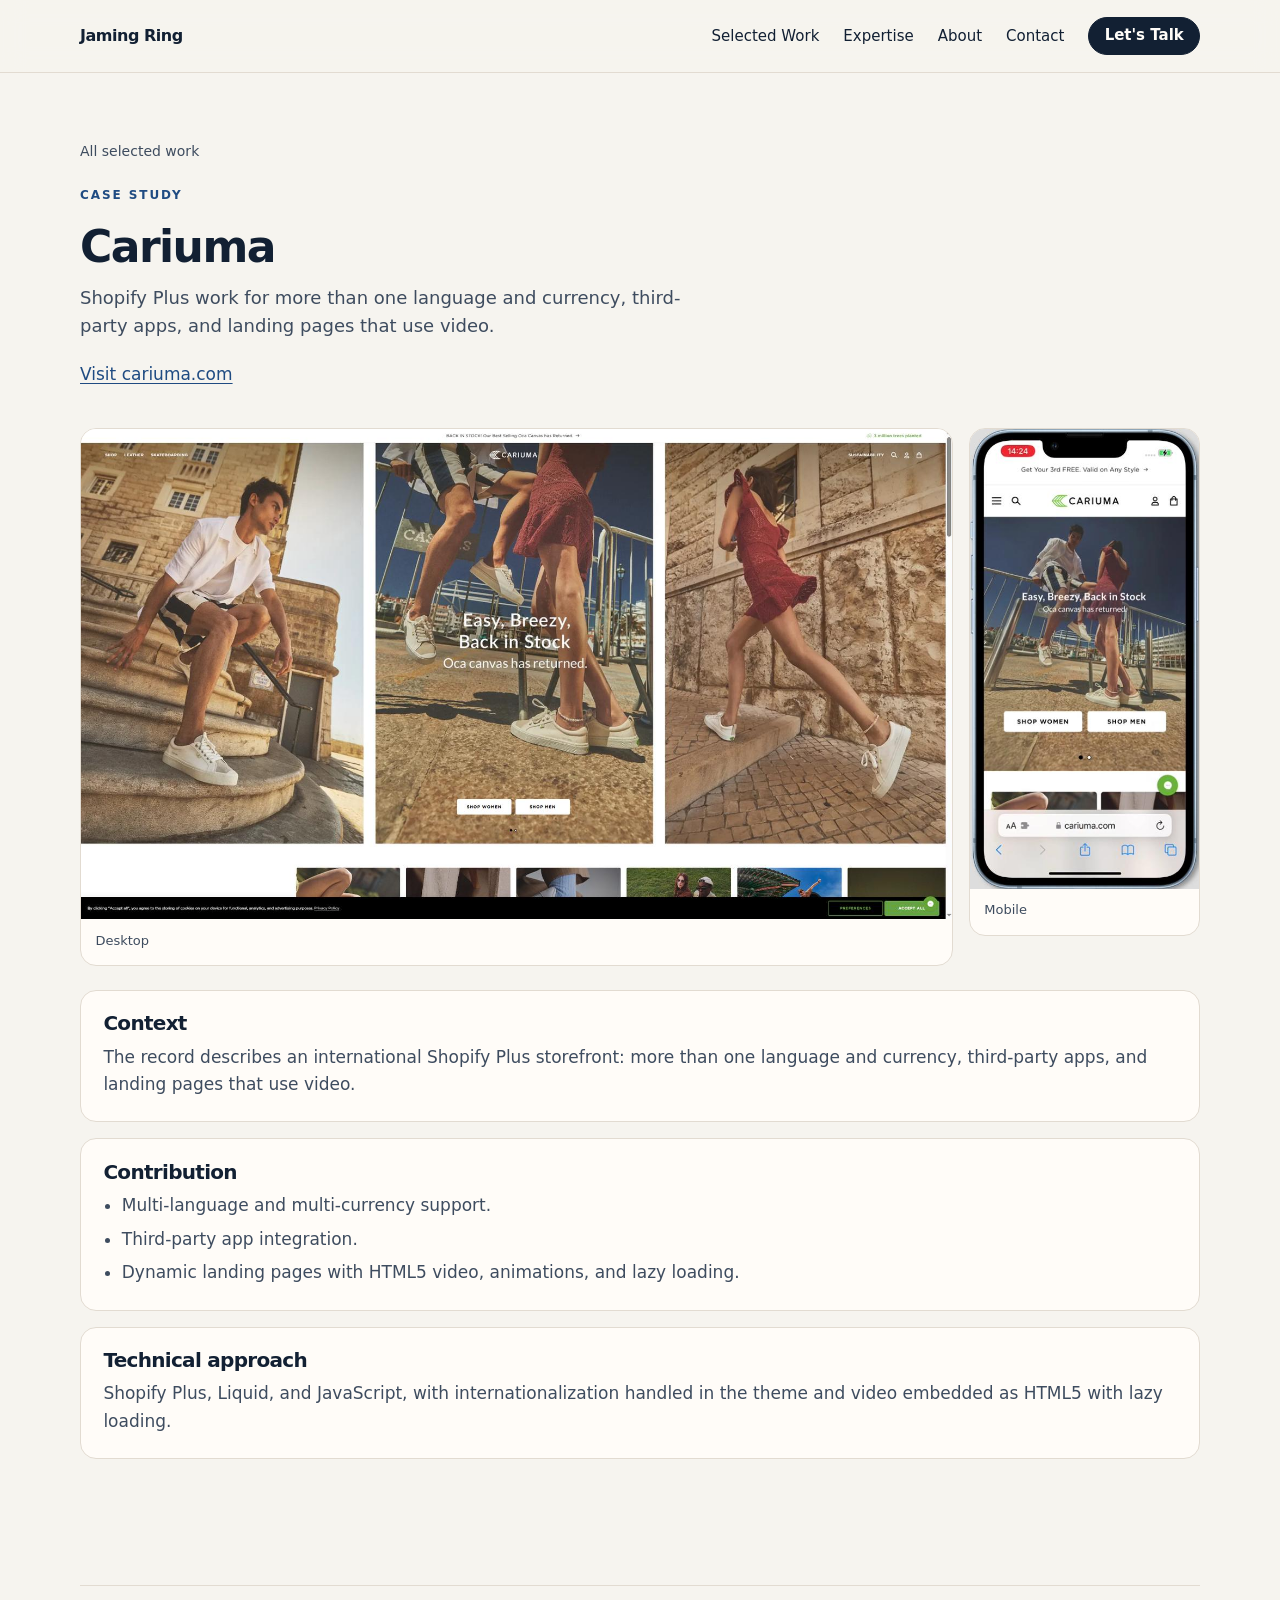
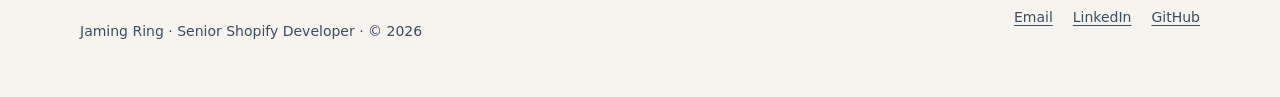
==== work/cariuma.html @ f92b88ca "Updated project style" ====
<!DOCTYPE html>
<html lang="en">
<head>
  <meta charset="utf-8">
  <meta name="viewport" content="width=device-width, initial-scale=1">
  <title>Cariuma | Jaming Ring</title>
  <meta name="description" content="Case study notes for Cariuma: Shopify Plus, multi-language and multi-currency support, app integrations, and video landing pages.">
  <link rel="canonical" href="https://prof-coder.github.io/work/cariuma.html">
  <meta name="theme-color" content="#f6f4ef">
  <meta property="og:type" content="article">
  <meta property="og:title" content="Cariuma | Jaming Ring">
  <meta property="og:description" content="Shopify Plus internationalization, app integrations, and dynamic landing pages for Cariuma.">
  <meta property="og:url" content="https://prof-coder.github.io/work/cariuma.html">
  <meta property="og:image" content="https://prof-coder.github.io/assets/opt/cariuma-desktop.jpg">
  <meta name="twitter:card" content="summary_large_image">
  <link rel="icon" href="/favicon.svg" type="image/svg+xml">
  <link rel="stylesheet" href="/css/styles.css">
</head>
<body>
  <a class="skip" href="#main">Skip to content</a>
  <header class="site-header">
    <div class="wrap site-header__bar">
      <a class="wordmark" href="/">Jaming Ring</a>
      <button class="nav-toggle" type="button" aria-expanded="false" aria-controls="site-nav">
        <span class="nav-toggle__open">Menu</span>
        <span class="nav-toggle__close">Close</span>
      </button>
      <nav id="site-nav" class="site-nav" aria-label="Primary">
        <a href="/#work">Selected Work</a>
        <a href="/#expertise">Expertise</a>
        <a href="/#about">About</a>
        <a href="/#contact">Contact</a>
        <a class="button button--small" href="/#contact">Let's Talk</a>
      </nav>
    </div>
  </header>

  <main id="main" class="case wrap">
    <a class="case__back" href="/#work">All selected work</a>
    <p class="eyebrow">Case study</p>
    <h1>Cariuma</h1>
    <p class="case__intro">Shopify Plus work for more than one language and currency, third-party apps, and landing pages that use video.</p>
    <p class="case__visit"><a href="https://cariuma.com" target="_blank" rel="noopener noreferrer">Visit cariuma.com</a></p>

    <div class="shot-grid">
      <figure class="shot">
        <img src="/assets/opt/cariuma-desktop.jpg" width="1600" height="900" alt="Desktop screenshot of the Cariuma storefront">
        <figcaption>Desktop</figcaption>
      </figure>
      <figure class="shot">
        <img src="/assets/opt/cariuma-mobile.jpg" width="426" height="855" alt="Mobile screenshot of the Cariuma storefront">
        <figcaption>Mobile</figcaption>
      </figure>
    </div>

    <div class="case__sections">
      <section class="panel">
        <h2>Context</h2>
        <p>The record describes an international Shopify Plus storefront: more than one language and currency, third-party apps, and landing pages that use video.</p>
      </section>
      <section class="panel">
        <h2>Contribution</h2>
        <ul>
          <li>Multi-language and multi-currency support.</li>
          <li>Third-party app integration.</li>
          <li>Dynamic landing pages with HTML5 video, animations, and lazy loading.</li>
        </ul>
      </section>
      <section class="panel">
        <h2>Technical approach</h2>
        <p>Shopify Plus, Liquid, and JavaScript, with internationalization handled in the theme and video embedded as HTML5 with lazy loading.</p>
      </section>
    </div>
  </main>

  <footer class="site-footer">
    <div class="wrap site-footer__bar">
      <p>Jaming Ring · Senior Shopify Developer · © <span id="year">2026</span></p>
      <nav aria-label="Social">
        <a href="mailto:profcoder810@gmail.com">Email</a>
        <a href="https://www.linkedin.com/in/jaming-r-033913406/" rel="me noopener noreferrer" target="_blank">LinkedIn</a>
        <a href="https://github.com/prof-coder" rel="me noopener noreferrer" target="_blank">GitHub</a>
      </nav>
    </div>
  </footer>
  <script src="/js/site.js"></script>
</body>
</html>
---- css/styles.css ----
:root {
  --bg: #f6f4ef;
  --surface: #fffcf8;
  --ink: #122033;
  --muted: #3e4c5f;
  --line: #e2dbd1;
  --accent: #1f4b82;
  --accent-dark: #163864;
  --navy: #122033;
  --font: "Segoe UI", system-ui, -apple-system, "Helvetica Neue", Arial, sans-serif;
  --wrap: 1120px;
  --header: 4.5rem;
  --space: clamp(4.5rem, 8vw, 6.5rem);
}

*,
*::before,
*::after {
  box-sizing: border-box;
}

html {
  scroll-behavior: smooth;
  scroll-padding-top: 5.25rem;
}

body {
  margin: 0;
  background: var(--bg);
  color: var(--ink);
  font-family: var(--font);
  font-size: 1.0625rem;
  line-height: 1.6;
}

img {
  max-width: 100%;
  height: auto;
  display: block;
}

a {
  color: var(--accent);
  text-decoration-thickness: 1px;
  text-underline-offset: 0.18em;
}

a:hover {
  color: var(--accent-dark);
}

:focus-visible {
  outline: 2px solid var(--accent);
  outline-offset: 3px;
}

.skip {
  position: absolute;
  left: 1rem;
  top: -4rem;
  z-index: 40;
  padding: 0.6rem 0.9rem;
  background: var(--surface);
  color: var(--ink);
  border: 1px solid var(--line);
}

.skip:focus {
  top: 0.75rem;
}

.wrap {
  width: min(var(--wrap), calc(100% - 2.5rem));
  margin-inline: auto;
}

.site-header {
  position: sticky;
  top: 0;
  z-index: 20;
  background: rgba(246, 244, 239, 0.94);
  border-bottom: 1px solid var(--line);
  backdrop-filter: blur(12px);
}

.site-header__bar {
  display: flex;
  align-items: center;
  justify-content: space-between;
  gap: 1rem;
  min-height: var(--header);
}

.wordmark {
  color: var(--ink);
  font-size: 1rem;
  font-weight: 650;
  letter-spacing: -0.03em;
  text-decoration: none;
}

.wordmark:hover {
  color: var(--ink);
}

.nav-toggle {
  display: none;
  padding: 0.45rem 0.7rem;
  border: 1px solid var(--line);
  border-radius: 999px;
  background: var(--surface);
  color: var(--ink);
  font: inherit;
  font-size: 0.875rem;
  cursor: pointer;
}

.nav-toggle__close {
  display: none;
}

.nav-toggle[aria-expanded="true"] .nav-toggle__open {
  display: none;
}

.nav-toggle[aria-expanded="true"] .nav-toggle__close {
  display: inline;
}

.site-nav {
  display: flex;
  align-items: center;
  gap: 1.5rem;
}

.site-nav a {
  color: var(--ink);
  font-size: 0.9375rem;
  text-decoration: none;
}

.site-nav a:hover {
  color: var(--accent);
}

.site-nav .button {
  color: var(--surface);
}

.site-nav .button:hover {
  color: var(--surface);
}

.button {
  display: inline-flex;
  align-items: center;
  justify-content: center;
  min-height: 2.75rem;
  padding: 0.65rem 1.15rem;
  border: 1px solid var(--navy);
  border-radius: 999px;
  background: var(--navy);
  color: var(--surface);
  font-size: 0.9375rem;
  font-weight: 600;
  line-height: 1;
  text-decoration: none;
}

.button:hover {
  background: var(--accent-dark);
  border-color: var(--accent-dark);
  color: var(--surface);
}

.button--ghost {
  background: transparent;
  color: var(--ink);
}

.button--ghost:hover {
  background: var(--navy);
  color: var(--surface);
}

.button--small {
  min-height: 2.4rem;
  padding: 0.5rem 0.95rem;
  font-size: 0.875rem;
}

.hero {
  display: grid;
  grid-template-columns: minmax(0, 1.15fr) minmax(16rem, 0.85fr);
  gap: clamp(2rem, 5vw, 4.5rem);
  align-items: center;
  padding-block: clamp(3.5rem, 8vw, 6rem) var(--space);
}

.eyebrow {
  margin: 0 0 1rem;
  color: var(--accent);
  font-size: 0.75rem;
  font-weight: 700;
  letter-spacing: 0.16em;
  text-transform: uppercase;
}

h1,
h2,
h3 {
  font-weight: 620;
  letter-spacing: -0.035em;
  line-height: 1.12;
}

h1 {
  margin: 0;
  font-size: clamp(2.45rem, 5.2vw, 4.35rem);
}

.lede {
  max-width: 38rem;
  margin: 1.25rem 0 0;
  color: var(--muted);
  font-size: 1.125rem;
}

.hero__actions {
  display: flex;
  flex-wrap: wrap;
  gap: 0.75rem;
  margin-top: 2rem;
}

.stage {
  background: var(--surface);
  border: 1px solid var(--line);
  border-radius: 16px;
  overflow: hidden;
}

.stage__chrome {
  display: flex;
  align-items: center;
  gap: 0.4rem;
  padding: 0.75rem 0.9rem;
  border-bottom: 1px solid var(--line);
  color: var(--muted);
  font-size: 0.75rem;
  letter-spacing: 0.04em;
}

.stage__chrome i {
  width: 0.45rem;
  height: 0.45rem;
  border-radius: 50%;
  background: #d7d0c6;
}

.stage__chrome span {
  margin-left: 0.35rem;
}

.stage__canvas {
  display: grid;
  gap: 0.7rem;
  padding: 0.9rem;
}

.stage__hero,
.stage__row span {
  border-radius: 10px;
}

.stage__hero {
  display: flex;
  align-items: flex-end;
  min-height: 9.5rem;
  padding: 1rem;
  background: var(--navy);
  color: #d5e2f2;
  font-size: 0.75rem;
  font-weight: 650;
  letter-spacing: 0.14em;
  text-transform: uppercase;
}

.stage__row {
  display: grid;
  grid-template-columns: repeat(3, minmax(0, 1fr));
  gap: 0.7rem;
}

.stage__row span {
  display: flex;
  align-items: flex-end;
  aspect-ratio: 1;
  padding: 0.7rem;
  background: #efeae3;
  color: var(--muted);
  font-size: 0.75rem;
}

.stage__row span:first-child {
  border-bottom: 2px solid var(--accent);
}

.section {
  padding-bottom: var(--space);
}

.section__head {
  max-width: 40rem;
  margin-bottom: 2.25rem;
}

.section__head h2,
.case h1 {
  margin: 0;
  font-size: clamp(2rem, 4vw, 2.75rem);
}

.section__head p,
.case__intro {
  margin: 0.8rem 0 0;
  color: var(--muted);
}

.project-grid {
  display: grid;
  grid-template-columns: repeat(2, minmax(0, 1fr));
  gap: 1.5rem;
}

.project {
  display: flex;
  flex-direction: column;
  min-width: 0;
  background: var(--surface);
  border: 1px solid var(--line);
  border-radius: 16px;
  overflow: hidden;
}

.project__media {
  position: relative;
  display: block;
  background: #ebe6de;
}

.project__desktop {
  width: 100%;
  aspect-ratio: 16 / 9;
  object-fit: cover;
}

.project__phone {
  display: none;
}

.project__body {
  display: flex;
  flex-direction: column;
  gap: 0.65rem;
  flex: 1;
  padding: 1.25rem 1.3rem 1.4rem;
}

.project__body h3 {
  margin: 0;
  font-size: 1.35rem;
}

.project__body h3 a {
  color: var(--ink);
  text-decoration: none;
}

.project__body h3 a:hover {
  color: var(--accent);
}

.project__body p {
  margin: 0;
}

.project__summary {
  color: var(--muted);
}

.project__meta {
  color: var(--ink);
  font-size: 0.875rem;
}

.project__links {
  display: flex;
  flex-wrap: wrap;
  gap: 0.75rem 1.25rem;
  margin-top: auto;
  padding-top: 0.4rem;
  font-size: 0.9375rem;
}

.expertise-grid,
.about-grid {
  display: grid;
  grid-template-columns: repeat(2, minmax(0, 1fr));
  gap: 1rem;
}

.panel {
  min-width: 0;
  padding: 1.35rem 1.4rem 1.45rem;
  background: var(--surface);
  border: 1px solid var(--line);
  border-radius: 16px;
}

.panel h3 {
  margin: 0 0 0.45rem;
  font-size: 1.15rem;
}

.panel p,
.panel li {
  margin: 0;
  color: var(--muted);
}

.panel p + p,
.panel .facts {
  margin-top: 0.85rem;
}

.about-grid .panel--wide {
  grid-column: 1 / -1;
}

.facts {
  margin: 0.85rem 0 0;
  padding: 0;
  list-style: none;
}

.facts li + li {
  margin-top: 0.35rem;
}

.contact {
  padding: clamp(2.5rem, 6vw, 4rem);
  background: var(--navy);
  border-radius: 18px;
  color: #f6f4ef;
}

.contact h2 {
  margin: 0;
  max-width: 16ch;
  font-size: clamp(2rem, 4vw, 3rem);
}

.contact p {
  max-width: 36rem;
  margin: 1rem 0 0;
  color: #d5deea;
}

.contact__actions {
  display: flex;
  flex-wrap: wrap;
  gap: 0.75rem 1.25rem;
  align-items: center;
  margin-top: 1.75rem;
}

.contact .button {
  background: #f6f4ef;
  border-color: #f6f4ef;
  color: var(--navy);
}

.contact .button:hover {
  background: #d9e4f2;
  border-color: #d9e4f2;
  color: var(--navy);
}

.contact__actions a:not(.button) {
  color: #f6f4ef;
}

.site-footer {
  padding-block: 1.5rem 2.5rem;
  color: var(--muted);
  font-size: 0.875rem;
}

.site-footer__bar {
  display: flex;
  flex-wrap: wrap;
  justify-content: space-between;
  gap: 0.75rem 1.5rem;
  padding-top: 1.25rem;
  border-top: 1px solid var(--line);
}

.site-footer a {
  color: var(--muted);
}

.site-footer nav {
  display: flex;
  flex-wrap: wrap;
  gap: 0.75rem 1.25rem;
}

.case {
  padding-block: clamp(2.5rem, 6vw, 4rem) var(--space);
}

.case__back {
  display: inline-block;
  margin-bottom: 1.5rem;
  color: var(--muted);
  font-size: 0.875rem;
  text-decoration: none;
}

.case__back:hover {
  color: var(--accent);
}

.case__intro {
  max-width: 40rem;
  font-size: 1.125rem;
}

.case__visit {
  margin: 1.25rem 0 0;
}

.shot-grid {
  display: grid;
  grid-template-columns: minmax(0, 1.7fr) minmax(9rem, 0.45fr);
  gap: 1rem;
  align-items: start;
  margin-top: 2.5rem;
}

.shot {
  margin: 0;
  min-width: 0;
  background: var(--surface);
  border: 1px solid var(--line);
  border-radius: 16px;
  overflow: hidden;
}

.shot img {
  width: 100%;
}

.shot figcaption {
  padding: 0.7rem 0.9rem 0.85rem;
  color: var(--muted);
  font-size: 0.8125rem;
}

.case__sections {
  display: grid;
  gap: 1rem;
  margin-top: 1.5rem;
}

.case__sections h2 {
  margin: 0 0 0.55rem;
  font-size: 1.25rem;
}

.case__sections ul {
  margin: 0;
  padding-left: 1.15rem;
  color: var(--muted);
}

.case__sections li + li {
  margin-top: 0.4rem;
}

@media (min-width: 761px) {
  .project__phone {
    display: block;
    position: absolute;
    right: 0.8rem;
    bottom: 0.8rem;
    width: 22%;
    border: 2px solid #fffcf8;
    border-radius: 8px;
  }
}

@media (max-width: 900px) {
  .hero,
  .project-grid,
  .expertise-grid,
  .about-grid,
  .shot-grid {
    grid-template-columns: 1fr;
  }

  .shot-grid .shot:last-child {
    max-width: 16rem;
  }
}

@media (max-width: 760px) {
  .nav-toggle {
    display: inline-flex;
  }

  .site-header {
    position: sticky;
  }

  .site-nav {
    display: none;
    position: absolute;
    left: 0;
    right: 0;
    top: 100%;
    flex-direction: column;
    align-items: flex-start;
    gap: 0.35rem;
    padding: 0.4rem 1.25rem 1.25rem;
    background: var(--bg);
    border-bottom: 1px solid var(--line);
  }

  .site-nav.is-open {
    display: flex;
  }

  .site-nav a {
    padding: 0.55rem 0;
  }

  .site-nav .button {
    width: max-content;
    margin-top: 0.4rem;
    padding: 0.7rem 1.15rem;
    white-space: nowrap;
  }

  body.nav-open {
    overflow: hidden;
  }
}

@media (prefers-reduced-motion: reduce) {
  html {
    scroll-behavior: auto;
  }

  .button,
  .project__desktop,
  .site-nav a,
  .wordmark {
    transition: none;
  }
}

@media (prefers-reduced-motion: no-preference) {
  .stage {
    animation: rise 0.7s ease both;
  }

  .button,
  .site-nav a,
  .wordmark,
  .project__desktop {
    transition: background-color 0.2s ease, color 0.2s ease, border-color 0.2s ease, transform 0.45s ease;
  }

  .project:hover .project__desktop {
    transform: scale(1.025);
  }
}

@keyframes rise {
  from {
    opacity: 0;
    transform: translateY(8px);
  }

  to {
    opacity: 1;
    transform: none;
  }
}
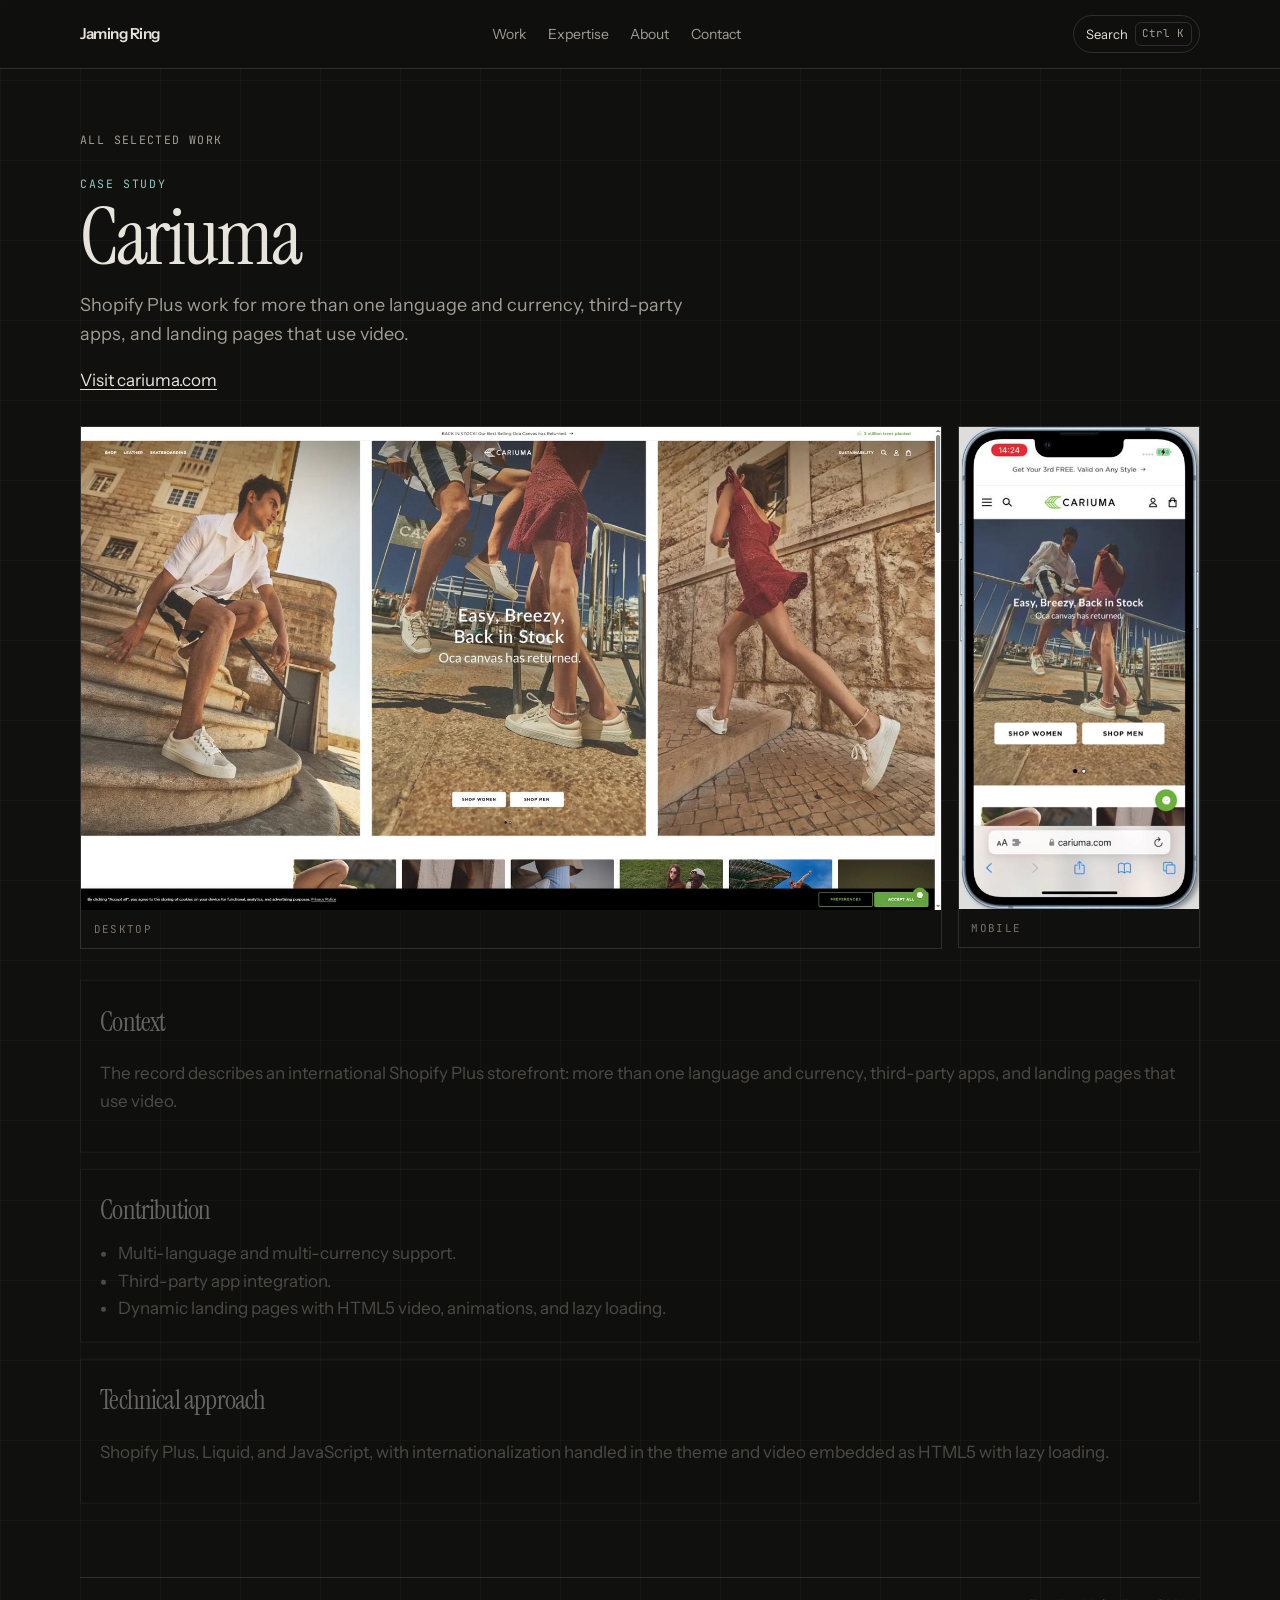
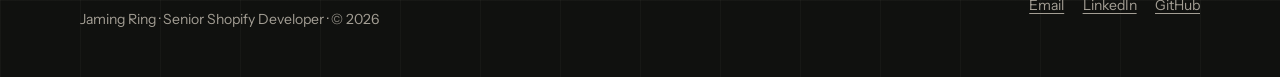
==== commit 13ef9487: "Adjusted: Style" ====
--- a/work/cariuma.html
+++ b/work/cariuma.html
@@ -3,10 +3,15 @@
 <head>
   <meta charset="utf-8">
   <meta name="viewport" content="width=device-width, initial-scale=1">
+  <script>
+    if (window.matchMedia("(prefers-reduced-motion: no-preference)").matches) {
+      document.documentElement.classList.add("is-motion");
+    }
+  </script>
   <title>Cariuma | Jaming Ring</title>
   <meta name="description" content="Case study notes for Cariuma: Shopify Plus, multi-language and multi-currency support, app integrations, and video landing pages.">
   <link rel="canonical" href="https://prof-coder.github.io/work/cariuma.html">
-  <meta name="theme-color" content="#f6f4ef">
+  <meta name="theme-color" content="#10110f">
   <meta property="og:type" content="article">
   <meta property="og:title" content="Cariuma | Jaming Ring">
   <meta property="og:description" content="Shopify Plus internationalization, app integrations, and dynamic landing pages for Cariuma.">
@@ -14,6 +19,9 @@
   <meta property="og:image" content="https://prof-coder.github.io/assets/opt/cariuma-desktop.jpg">
   <meta name="twitter:card" content="summary_large_image">
   <link rel="icon" href="/favicon.svg" type="image/svg+xml">
+  <link rel="preconnect" href="https://fonts.googleapis.com">
+  <link rel="preconnect" href="https://fonts.gstatic.com" crossorigin>
+  <link href="https://fonts.googleapis.com/css2?family=Instrument+Sans:ital,wght@0,400;0,500;0,600&family=Instrument+Serif:ital@0;1&family=JetBrains+Mono:wght@400;500&display=swap" rel="stylesheet">
   <link rel="stylesheet" href="/css/styles.css">
 </head>
 <body>
@@ -26,12 +34,15 @@
         <span class="nav-toggle__close">Close</span>
       </button>
       <nav id="site-nav" class="site-nav" aria-label="Primary">
-        <a href="/#work">Selected Work</a>
-        <a href="/#expertise">Expertise</a>
-        <a href="/#about">About</a>
-        <a href="/#contact">Contact</a>
-        <a class="button button--small" href="/#contact">Let's Talk</a>
+        <a href="/#work" data-command="Selected work">Work</a>
+        <a href="/#expertise" data-command="Expertise">Expertise</a>
+        <a href="/#about" data-command="About">About</a>
+        <a href="/#contact" data-command="Contact">Contact</a>
       </nav>
+      <button class="search-toggle" id="open-command" type="button" aria-haspopup="dialog" aria-controls="command">
+        <span>Search</span>
+        <kbd>Ctrl K</kbd>
+      </button>
     </div>
   </header>
 
@@ -83,6 +94,8 @@
       </nav>
     </div>
   </footer>
+  <script src="/js/anime.umd.min.js"></script>
+  <script src="/js/motion.js"></script>
   <script src="/js/site.js"></script>
 </body>
 </html>
--- a/css/styles.css
+++ b/css/styles.css
@@ -1,16 +1,16 @@
 :root {
-  --bg: #f6f4ef;
-  --surface: #fffcf8;
-  --ink: #122033;
-  --muted: #3e4c5f;
-  --line: #e2dbd1;
-  --accent: #1f4b82;
-  --accent-dark: #163864;
-  --navy: #122033;
-  --font: "Segoe UI", system-ui, -apple-system, "Helvetica Neue", Arial, sans-serif;
+  --bg: #10110f;
+  --text: #e7e4dc;
+  --muted: #a39e94;
+  --faint: #7a756c;
+  --line: rgba(231, 228, 220, 0.14);
+  --accent: #8ec8c0;
+  --header: 4.25rem;
   --wrap: 1120px;
-  --header: 4.5rem;
-  --space: clamp(4.5rem, 8vw, 6.5rem);
+  --serif: "Instrument Serif", "Iowan Old Style", Georgia, serif;
+  --sans: "Instrument Sans", "Segoe UI", "Helvetica Neue", Arial, sans-serif;
+  --mono: "JetBrains Mono", ui-monospace, SFMono-Regular, Menlo, Consolas, monospace;
+  color-scheme: dark;
 }
 
 *,
@@ -26,9 +26,13 @@
 
 body {
   margin: 0;
-  background: var(--bg);
-  color: var(--ink);
-  font-family: var(--font);
+  background-color: var(--bg);
+  background-image:
+    linear-gradient(to right, rgba(231, 228, 220, 0.035) 1px, transparent 1px),
+    linear-gradient(to bottom, rgba(231, 228, 220, 0.035) 1px, transparent 1px);
+  background-size: 80px 80px;
+  color: var(--text);
+  font-family: var(--sans);
   font-size: 1.0625rem;
   line-height: 1.6;
 }
@@ -40,13 +44,8 @@
 }
 
 a {
-  color: var(--accent);
-  text-decoration-thickness: 1px;
+  color: inherit;
   text-underline-offset: 0.18em;
-}
-
-a:hover {
-  color: var(--accent-dark);
 }
 
 :focus-visible {
@@ -58,10 +57,10 @@
   position: absolute;
   left: 1rem;
   top: -4rem;
-  z-index: 40;
-  padding: 0.6rem 0.9rem;
-  background: var(--surface);
-  color: var(--ink);
+  z-index: 50;
+  padding: 0.55rem 0.8rem;
+  background: var(--bg);
+  color: var(--text);
   border: 1px solid var(--line);
 }
 
@@ -78,41 +77,41 @@
   position: sticky;
   top: 0;
   z-index: 20;
-  background: rgba(246, 244, 239, 0.94);
+  background: rgba(16, 17, 15, 0.9);
   border-bottom: 1px solid var(--line);
-  backdrop-filter: blur(12px);
+  backdrop-filter: blur(14px);
 }
 
 .site-header__bar {
-  display: flex;
+  display: grid;
+  grid-template-columns: 1fr auto auto;
   align-items: center;
-  justify-content: space-between;
-  gap: 1rem;
+  gap: 0.75rem;
   min-height: var(--header);
 }
 
 .wordmark {
-  color: var(--ink);
-  font-size: 1rem;
-  font-weight: 650;
+  color: var(--text);
+  font-size: 0.95rem;
+  font-weight: 600;
   letter-spacing: -0.03em;
   text-decoration: none;
 }
 
-.wordmark:hover {
-  color: var(--ink);
+.nav-toggle,
+.search-toggle {
+  border: 1px solid var(--line);
+  border-radius: 999px;
+  background: transparent;
+  color: var(--text);
+  font: inherit;
+  font-size: 0.8125rem;
+  cursor: pointer;
 }
 
 .nav-toggle {
   display: none;
-  padding: 0.45rem 0.7rem;
-  border: 1px solid var(--line);
-  border-radius: 999px;
-  background: var(--surface);
-  color: var(--ink);
-  font: inherit;
-  font-size: 0.875rem;
-  cursor: pointer;
+  padding: 0.4rem 0.75rem;
 }
 
 .nav-toggle__close {
@@ -127,372 +126,362 @@
   display: inline;
 }
 
-.site-nav {
-  display: flex;
-  align-items: center;
-  gap: 1.5rem;
-}
-
-.site-nav a {
-  color: var(--ink);
-  font-size: 0.9375rem;
-  text-decoration: none;
-}
-
-.site-nav a:hover {
-  color: var(--accent);
-}
-
-.site-nav .button {
-  color: var(--surface);
-}
-
-.site-nav .button:hover {
-  color: var(--surface);
-}
-
-.button {
+.search-toggle {
   display: inline-flex;
   align-items: center;
+  gap: 0.45rem;
+  padding: 0.35rem 0.45rem 0.35rem 0.75rem;
+}
+
+.search-toggle kbd {
+  padding: 0.15rem 0.4rem;
+  border: 1px solid var(--line);
+  border-radius: 6px;
+  color: var(--muted);
+  font-family: var(--mono);
+  font-size: 0.68rem;
+}
+
+.site-nav {
+  display: flex;
+  align-items: center;
   justify-content: center;
-  min-height: 2.75rem;
-  padding: 0.65rem 1.15rem;
-  border: 1px solid var(--navy);
-  border-radius: 999px;
-  background: var(--navy);
-  color: var(--surface);
-  font-size: 0.9375rem;
-  font-weight: 600;
-  line-height: 1;
+  gap: 1.35rem;
+}
+
+.site-nav a {
+  color: var(--muted);
+  font-size: 0.875rem;
   text-decoration: none;
 }
 
-.button:hover {
-  background: var(--accent-dark);
-  border-color: var(--accent-dark);
-  color: var(--surface);
-}
-
-.button--ghost {
-  background: transparent;
-  color: var(--ink);
-}
-
-.button--ghost:hover {
-  background: var(--navy);
-  color: var(--surface);
-}
-
-.button--small {
-  min-height: 2.4rem;
-  padding: 0.5rem 0.95rem;
-  font-size: 0.875rem;
+.site-nav a:hover,
+.site-nav a[aria-current="true"] {
+  color: var(--text);
+}
+
+.site-nav a[aria-current="true"] {
+  box-shadow: inset 0 -1px 0 var(--accent);
 }
 
 .hero {
-  display: grid;
-  grid-template-columns: minmax(0, 1.15fr) minmax(16rem, 0.85fr);
-  gap: clamp(2rem, 5vw, 4.5rem);
+  padding-block: clamp(3.5rem, 8vw, 6.5rem) 2rem;
+}
+
+.hero h1,
+.role,
+.section h2,
+.case > h1,
+.contact-block h2,
+.glance,
+.work-card h3 {
+  font-family: var(--serif);
+  font-weight: 400;
+}
+
+.hero h1 {
+  margin: 0;
+  font-size: clamp(4.2rem, 11vw, 7.6rem);
+  letter-spacing: -0.035em;
+  line-height: 0.9;
+}
+
+.role {
+  margin: 0.35rem 0 0;
+  color: rgba(231, 228, 220, 0.82);
+  font-size: clamp(1.8rem, 3vw, 2.35rem);
+  line-height: 1.15;
+}
+
+.focus,
+.lede {
+  max-width: 40rem;
+}
+
+.focus {
+  margin: 1.25rem 0 0;
+  color: var(--muted);
+}
+
+.lede {
+  margin: 1.35rem 0 0;
+  font-size: 1.125rem;
+}
+
+.link-row {
+  display: flex;
+  flex-wrap: wrap;
+  gap: 0.35rem 1.25rem;
+  margin-top: 1.5rem;
+}
+
+.link-row a,
+.work-card__links a,
+.case__visit a {
+  color: var(--text);
+}
+
+.status {
+  display: flex;
   align-items: center;
-  padding-block: clamp(3.5rem, 8vw, 6rem) var(--space);
-}
-
-.eyebrow {
-  margin: 0 0 1rem;
-  color: var(--accent);
-  font-size: 0.75rem;
-  font-weight: 700;
-  letter-spacing: 0.16em;
-  text-transform: uppercase;
-}
-
-h1,
-h2,
-h3 {
-  font-weight: 620;
-  letter-spacing: -0.035em;
-  line-height: 1.12;
-}
-
-h1 {
-  margin: 0;
-  font-size: clamp(2.45rem, 5.2vw, 4.35rem);
-}
-
-.lede {
-  max-width: 38rem;
-  margin: 1.25rem 0 0;
-  color: var(--muted);
-  font-size: 1.125rem;
-}
-
-.hero__actions {
-  display: flex;
-  flex-wrap: wrap;
-  gap: 0.75rem;
-  margin-top: 2rem;
-}
-
-.stage {
-  background: var(--surface);
-  border: 1px solid var(--line);
-  border-radius: 16px;
-  overflow: hidden;
-}
-
-.stage__chrome {
-  display: flex;
-  align-items: center;
-  gap: 0.4rem;
-  padding: 0.75rem 0.9rem;
-  border-bottom: 1px solid var(--line);
-  color: var(--muted);
-  font-size: 0.75rem;
-  letter-spacing: 0.04em;
-}
-
-.stage__chrome i {
+  gap: 0.55rem;
+  margin: 1.35rem 0 0;
+  color: var(--muted);
+  font-size: 0.92rem;
+}
+
+.status__dot {
   width: 0.45rem;
   height: 0.45rem;
   border-radius: 50%;
-  background: #d7d0c6;
-}
-
-.stage__chrome span {
-  margin-left: 0.35rem;
-}
-
-.stage__canvas {
-  display: grid;
-  gap: 0.7rem;
-  padding: 0.9rem;
-}
-
-.stage__hero,
-.stage__row span {
-  border-radius: 10px;
-}
-
-.stage__hero {
-  display: flex;
-  align-items: flex-end;
-  min-height: 9.5rem;
-  padding: 1rem;
-  background: var(--navy);
-  color: #d5e2f2;
-  font-size: 0.75rem;
-  font-weight: 650;
+  background: var(--accent);
+}
+
+.frame {
+  margin: clamp(2.5rem, 6vw, 4rem) 0 0;
+  border: 1px solid var(--line);
+  background: rgba(16, 17, 15, 0.45);
+}
+
+.frame__bar,
+.kicker,
+.index {
+  font-family: var(--mono);
   letter-spacing: 0.14em;
   text-transform: uppercase;
 }
 
-.stage__row {
-  display: grid;
-  grid-template-columns: repeat(3, minmax(0, 1fr));
-  gap: 0.7rem;
-}
-
-.stage__row span {
-  display: flex;
-  align-items: flex-end;
-  aspect-ratio: 1;
-  padding: 0.7rem;
-  background: #efeae3;
-  color: var(--muted);
-  font-size: 0.75rem;
-}
-
-.stage__row span:first-child {
-  border-bottom: 2px solid var(--accent);
-}
-
-.section {
-  padding-bottom: var(--space);
-}
-
-.section__head {
-  max-width: 40rem;
-  margin-bottom: 2.25rem;
-}
-
-.section__head h2,
-.case h1 {
-  margin: 0;
-  font-size: clamp(2rem, 4vw, 2.75rem);
-}
-
-.section__head p,
-.case__intro {
-  margin: 0.8rem 0 0;
-  color: var(--muted);
-}
-
-.project-grid {
-  display: grid;
-  grid-template-columns: repeat(2, minmax(0, 1fr));
-  gap: 1.5rem;
-}
-
-.project {
-  display: flex;
-  flex-direction: column;
-  min-width: 0;
-  background: var(--surface);
-  border: 1px solid var(--line);
-  border-radius: 16px;
-  overflow: hidden;
-}
-
-.project__media {
-  position: relative;
-  display: block;
-  background: #ebe6de;
-}
-
-.project__desktop {
+.frame__bar {
+  display: flex;
+  justify-content: space-between;
+  gap: 1rem;
+  padding: 0.75rem 0.9rem;
+  border-bottom: 1px solid var(--line);
+  color: var(--muted);
+  font-size: 0.68rem;
+}
+
+.frame img {
   width: 100%;
   aspect-ratio: 16 / 9;
   object-fit: cover;
 }
 
-.project__phone {
-  display: none;
-}
-
-.project__body {
-  display: flex;
-  flex-direction: column;
+.section {
+  padding-bottom: clamp(4rem, 8vw, 6.5rem);
+}
+
+.kicker {
+  display: flex;
+  justify-content: space-between;
+  gap: 1rem;
+  margin: 0 0 1.25rem;
+  padding-bottom: 0.75rem;
+  border-bottom: 1px solid var(--line);
+  color: var(--muted);
+  font-size: 0.68rem;
+}
+
+.kicker__label {
+  display: inline-flex;
+  align-items: center;
   gap: 0.65rem;
-  flex: 1;
-  padding: 1.25rem 1.3rem 1.4rem;
-}
-
-.project__body h3 {
-  margin: 0;
-  font-size: 1.35rem;
-}
-
-.project__body h3 a {
-  color: var(--ink);
+}
+
+.kicker__label::before {
+  content: "";
+  width: 1.4rem;
+  height: 1px;
+  background: var(--accent);
+}
+
+.section h2,
+.contact-block h2 {
+  margin: 0 0 1.5rem;
+  font-size: clamp(2.7rem, 6vw, 4.4rem);
+  letter-spacing: -0.03em;
+  line-height: 0.98;
+}
+
+.work-grid {
+  display: grid;
+  grid-template-columns: 1fr 1fr;
+  border-top: 1px solid var(--line);
+  border-left: 1px solid var(--line);
+}
+
+.work-card {
+  min-width: 0;
+  padding: 1.35rem 1.35rem 0;
+  border-right: 1px solid var(--line);
+  border-bottom: 1px solid var(--line);
+  background: rgba(16, 17, 15, 0.35);
+  overflow: hidden;
+}
+
+.index {
+  margin: 0;
+  color: var(--faint);
+  font-size: 0.68rem;
+}
+
+.work-card h3 {
+  margin: 0.7rem 0 0;
+  font-size: clamp(1.8rem, 3vw, 2.45rem);
+  letter-spacing: -0.03em;
+  line-height: 1.05;
+}
+
+.work-card h3 a {
+  color: inherit;
   text-decoration: none;
 }
 
-.project__body h3 a:hover {
-  color: var(--accent);
-}
-
-.project__body p {
-  margin: 0;
-}
-
-.project__summary {
-  color: var(--muted);
-}
-
-.project__meta {
-  color: var(--ink);
-  font-size: 0.875rem;
-}
-
-.project__links {
+.work-card h3 a:hover {
+  text-decoration: underline;
+  text-underline-offset: 0.14em;
+}
+
+.work-card__summary,
+.work-card__stack,
+.about-copy p,
+.panel p,
+.panel li,
+.case__intro {
+  color: var(--muted);
+}
+
+.work-card__summary {
+  margin: 0.9rem 0 0;
+}
+
+.work-card__stack {
+  margin: 0.85rem 0 0;
+  font-size: 0.92rem;
+}
+
+.work-card__links {
   display: flex;
   flex-wrap: wrap;
-  gap: 0.75rem 1.25rem;
-  margin-top: auto;
-  padding-top: 0.4rem;
-  font-size: 0.9375rem;
-}
-
-.expertise-grid,
-.about-grid {
-  display: grid;
-  grid-template-columns: repeat(2, minmax(0, 1fr));
-  gap: 1rem;
-}
-
-.panel {
-  min-width: 0;
-  padding: 1.35rem 1.4rem 1.45rem;
-  background: var(--surface);
-  border: 1px solid var(--line);
-  border-radius: 16px;
-}
-
-.panel h3 {
-  margin: 0 0 0.45rem;
-  font-size: 1.15rem;
-}
-
-.panel p,
-.panel li {
-  margin: 0;
-  color: var(--muted);
-}
-
-.panel p + p,
-.panel .facts {
-  margin-top: 0.85rem;
-}
-
-.about-grid .panel--wide {
-  grid-column: 1 / -1;
-}
-
-.facts {
-  margin: 0.85rem 0 0;
+  gap: 0.4rem 1.1rem;
+  margin: 0.9rem 0 0;
+}
+
+.work-card img {
+  width: calc(100% + 2.7rem);
+  max-width: none;
+  margin: 1.2rem -1.35rem 0;
+  aspect-ratio: 16 / 9;
+  object-fit: cover;
+  border-top: 1px solid var(--line);
+}
+
+.skill-list {
+  margin: 0;
   padding: 0;
   list-style: none;
-}
-
-.facts li + li {
-  margin-top: 0.35rem;
-}
-
-.contact {
-  padding: clamp(2.5rem, 6vw, 4rem);
-  background: var(--navy);
-  border-radius: 18px;
-  color: #f6f4ef;
-}
-
-.contact h2 {
-  margin: 0;
-  max-width: 16ch;
-  font-size: clamp(2rem, 4vw, 3rem);
-}
-
-.contact p {
+  border-top: 1px solid var(--line);
+}
+
+.skill-row {
+  display: grid;
+  grid-template-columns: minmax(10rem, 16rem) 1fr;
+  gap: 1rem 2rem;
+  padding: 1.15rem 0;
+  border-bottom: 1px solid var(--line);
+}
+
+.skill-row p {
+  margin: 0;
+}
+
+.about-layout {
+  display: grid;
+  grid-template-columns: minmax(0, 1.45fr) minmax(16rem, 0.8fr);
+  gap: 1.5rem 2.5rem;
+  align-items: start;
+}
+
+.about-copy h2 {
+  margin-top: 0;
+}
+
+.about-copy p {
+  margin: 0 0 1rem;
+  max-width: 40rem;
+}
+
+.glance {
+  padding: 1.15rem 1.15rem 0.4rem;
+  border: 1px solid var(--line);
+  background: rgba(16, 17, 15, 0.4);
+}
+
+.glance .index {
+  margin-bottom: 0.8rem;
+}
+
+.glance dl {
+  margin: 0;
+}
+
+.glance div {
+  padding: 0.75rem 0;
+  border-top: 1px solid var(--line);
+}
+
+.glance dt {
+  color: var(--faint);
+  font-family: var(--mono);
+  font-size: 0.68rem;
+  letter-spacing: 0.12em;
+  text-transform: uppercase;
+}
+
+.glance dd {
+  margin: 0.25rem 0 0;
+}
+
+.contact-block p {
   max-width: 36rem;
-  margin: 1rem 0 0;
-  color: #d5deea;
-}
-
-.contact__actions {
+  margin: 0;
+  color: var(--muted);
+}
+
+.contact-actions {
   display: flex;
   flex-wrap: wrap;
+  align-items: center;
   gap: 0.75rem 1.25rem;
-  align-items: center;
-  margin-top: 1.75rem;
-}
-
-.contact .button {
-  background: #f6f4ef;
-  border-color: #f6f4ef;
-  color: var(--navy);
-}
-
-.contact .button:hover {
-  background: #d9e4f2;
-  border-color: #d9e4f2;
-  color: var(--navy);
-}
-
-.contact__actions a:not(.button) {
-  color: #f6f4ef;
+  margin-top: 1.5rem;
+}
+
+.email-link {
+  color: var(--text);
+  font-family: var(--serif);
+  font-size: clamp(1.5rem, 3vw, 2rem);
+  text-decoration: none;
+}
+
+.email-link:hover {
+  text-decoration: underline;
+  text-underline-offset: 0.12em;
+}
+
+.copy-email,
+.command__close {
+  border: 1px solid var(--line);
+  border-radius: 999px;
+  background: transparent;
+  color: var(--text);
+  font: inherit;
+  font-size: 0.875rem;
+  padding: 0.45rem 0.8rem;
+  cursor: pointer;
 }
 
 .site-footer {
-  padding-block: 1.5rem 2.5rem;
+  padding-block: 1.25rem 2rem;
   color: var(--muted);
   font-size: 0.875rem;
 }
@@ -502,7 +491,7 @@
   flex-wrap: wrap;
   justify-content: space-between;
   gap: 0.75rem 1.5rem;
-  padding-top: 1.25rem;
+  padding-top: 1rem;
   border-top: 1px solid var(--line);
 }
 
@@ -513,49 +502,62 @@
 .site-footer nav {
   display: flex;
   flex-wrap: wrap;
-  gap: 0.75rem 1.25rem;
+  gap: 0.75rem 1.15rem;
 }
 
 .case {
-  padding-block: clamp(2.5rem, 6vw, 4rem) var(--space);
+  padding-block: clamp(2.2rem, 5vw, 3.5rem) 4rem;
 }
 
 .case__back {
-  display: inline-block;
-  margin-bottom: 1.5rem;
-  color: var(--muted);
-  font-size: 0.875rem;
+  color: var(--muted);
+  font-family: var(--mono);
+  font-size: 0.72rem;
+  letter-spacing: 0.12em;
   text-decoration: none;
-}
-
-.case__back:hover {
+  text-transform: uppercase;
+}
+
+.case > .eyebrow,
+.eyebrow {
+  margin: 1.4rem 0 0;
   color: var(--accent);
+  font-family: var(--mono);
+  font-size: 0.72rem;
+  letter-spacing: 0.14em;
+  text-transform: uppercase;
+}
+
+.case > h1 {
+  margin: 0.4rem 0 0;
+  font-size: clamp(3rem, 7vw, 5rem);
+  letter-spacing: -0.03em;
+  line-height: 0.95;
 }
 
 .case__intro {
   max-width: 40rem;
+  margin: 1rem 0 0;
   font-size: 1.125rem;
 }
 
 .case__visit {
-  margin: 1.25rem 0 0;
+  margin: 1.1rem 0 0;
 }
 
 .shot-grid {
   display: grid;
-  grid-template-columns: minmax(0, 1.7fr) minmax(9rem, 0.45fr);
+  grid-template-columns: minmax(0, 1.6fr) minmax(9rem, 0.45fr);
   gap: 1rem;
   align-items: start;
-  margin-top: 2.5rem;
+  margin-top: 2rem;
 }
 
 .shot {
   margin: 0;
   min-width: 0;
-  background: var(--surface);
-  border: 1px solid var(--line);
-  border-radius: 16px;
-  overflow: hidden;
+  border: 1px solid var(--line);
+  background: rgba(16, 17, 15, 0.4);
 }
 
 .shot img {
@@ -563,65 +565,123 @@
 }
 
 .shot figcaption {
-  padding: 0.7rem 0.9rem 0.85rem;
-  color: var(--muted);
-  font-size: 0.8125rem;
+  padding: 0.65rem 0.8rem;
+  color: var(--faint);
+  font-family: var(--mono);
+  font-size: 0.68rem;
+  letter-spacing: 0.12em;
+  text-transform: uppercase;
 }
 
 .case__sections {
   display: grid;
   gap: 1rem;
-  margin-top: 1.5rem;
-}
-
-.case__sections h2 {
+  margin-top: 1.25rem;
+}
+
+.panel {
+  padding: 1.15rem 1.2rem 1.25rem;
+  border: 1px solid var(--line);
+  background: rgba(16, 17, 15, 0.35);
+}
+
+.panel h2 {
   margin: 0 0 0.55rem;
-  font-size: 1.25rem;
-}
-
-.case__sections ul {
-  margin: 0;
-  padding-left: 1.15rem;
-  color: var(--muted);
-}
-
-.case__sections li + li {
-  margin-top: 0.4rem;
-}
-
-@media (min-width: 761px) {
-  .project__phone {
-    display: block;
-    position: absolute;
-    right: 0.8rem;
-    bottom: 0.8rem;
-    width: 22%;
-    border: 2px solid #fffcf8;
-    border-radius: 8px;
-  }
-}
-
-@media (max-width: 900px) {
-  .hero,
-  .project-grid,
-  .expertise-grid,
-  .about-grid,
-  .shot-grid {
-    grid-template-columns: 1fr;
-  }
-
-  .shot-grid .shot:last-child {
-    max-width: 16rem;
-  }
-}
-
-@media (max-width: 760px) {
+  font-family: var(--serif);
+  font-size: 1.7rem;
+  font-weight: 400;
+  letter-spacing: -0.03em;
+}
+
+.panel ul {
+  margin: 0;
+  padding-left: 1.1rem;
+}
+
+.command {
+  width: min(34rem, calc(100vw - 2rem));
+  padding: 0;
+  border: 1px solid var(--line);
+  background: #171815;
+  color: var(--text);
+}
+
+.command::backdrop {
+  background: rgba(0, 0, 0, 0.62);
+}
+
+.command__head {
+  display: flex;
+  justify-content: space-between;
+  gap: 1rem;
+  align-items: center;
+  padding: 0.9rem 1rem 0.4rem;
+}
+
+.command__head h2 {
+  margin: 0;
+  font-family: var(--serif);
+  font-size: 1.6rem;
+  font-weight: 400;
+}
+
+.command__note {
+  margin: 0;
+  padding: 0 1rem 0.7rem;
+  color: var(--muted);
+  font-size: 0.9rem;
+}
+
+.command input {
+  width: calc(100% - 2rem);
+  margin: 0 1rem 0.7rem;
+  padding: 0.7rem 0.75rem;
+  border: 1px solid var(--line);
+  border-radius: 8px;
+  background: transparent;
+  color: var(--text);
+  font: inherit;
+}
+
+.command ul {
+  margin: 0;
+  padding: 0 0 0.4rem;
+  list-style: none;
+  max-height: 18rem;
+  overflow: auto;
+}
+
+.command a {
+  display: block;
+  padding: 0.65rem 1rem;
+  color: var(--text);
+  text-decoration: none;
+}
+
+.command a:hover,
+.command a:focus-visible {
+  background: rgba(142, 200, 192, 0.12);
+}
+
+.command__empty {
+  margin: 0;
+  padding: 0.4rem 1rem 1rem;
+  color: var(--muted);
+}
+
+@media (min-width: 900px) {
+  .site-header__bar {
+    grid-template-columns: auto 1fr auto;
+  }
+
+  .nav-toggle {
+    display: none;
+  }
+}
+
+@media (max-width: 899px) {
   .nav-toggle {
     display: inline-flex;
-  }
-
-  .site-header {
-    position: sticky;
   }
 
   .site-nav {
@@ -632,9 +692,9 @@
     top: 100%;
     flex-direction: column;
     align-items: flex-start;
-    gap: 0.35rem;
-    padding: 0.4rem 1.25rem 1.25rem;
-    background: var(--bg);
+    gap: 0.2rem;
+    padding: 0.4rem 1.25rem 1rem;
+    background: rgba(16, 17, 15, 0.98);
     border-bottom: 1px solid var(--line);
   }
 
@@ -643,18 +703,30 @@
   }
 
   .site-nav a {
-    padding: 0.55rem 0;
-  }
-
-  .site-nav .button {
-    width: max-content;
-    margin-top: 0.4rem;
-    padding: 0.7rem 1.15rem;
-    white-space: nowrap;
+    padding: 0.45rem 0;
+  }
+
+  .search-toggle {
+    padding: 0.4rem 0.75rem;
+  }
+
+  .search-toggle kbd {
+    display: none;
   }
 
   body.nav-open {
     overflow: hidden;
+  }
+
+  .work-grid,
+  .about-layout,
+  .skill-row,
+  .shot-grid {
+    grid-template-columns: 1fr;
+  }
+
+  .shot-grid .shot:last-child {
+    max-width: 16rem;
   }
 }
 
@@ -662,40 +734,27 @@
   html {
     scroll-behavior: auto;
   }
-
-  .button,
-  .project__desktop,
-  .site-nav a,
-  .wordmark {
-    transition: none;
-  }
-}
-
-@media (prefers-reduced-motion: no-preference) {
-  .stage {
-    animation: rise 0.7s ease both;
-  }
-
-  .button,
-  .site-nav a,
-  .wordmark,
-  .project__desktop {
-    transition: background-color 0.2s ease, color 0.2s ease, border-color 0.2s ease, transform 0.45s ease;
-  }
-
-  .project:hover .project__desktop {
-    transform: scale(1.025);
-  }
-}
-
-@keyframes rise {
-  from {
-    opacity: 0;
-    transform: translateY(8px);
-  }
-
-  to {
-    opacity: 1;
-    transform: none;
-  }
-}
+}
+
+.is-motion :is(
+  .hero h1,
+  .hero .role,
+  .hero .focus,
+  .hero .lede,
+  .hero .link-row,
+  .hero .status,
+  .frame,
+  .work-card,
+  .skill-row,
+  .about-copy,
+  .glance,
+  .contact-block,
+  .case > .eyebrow,
+  .case > h1,
+  .case__intro,
+  .case__visit,
+  .shot,
+  .panel
+) {
+  opacity: 0;
+}
